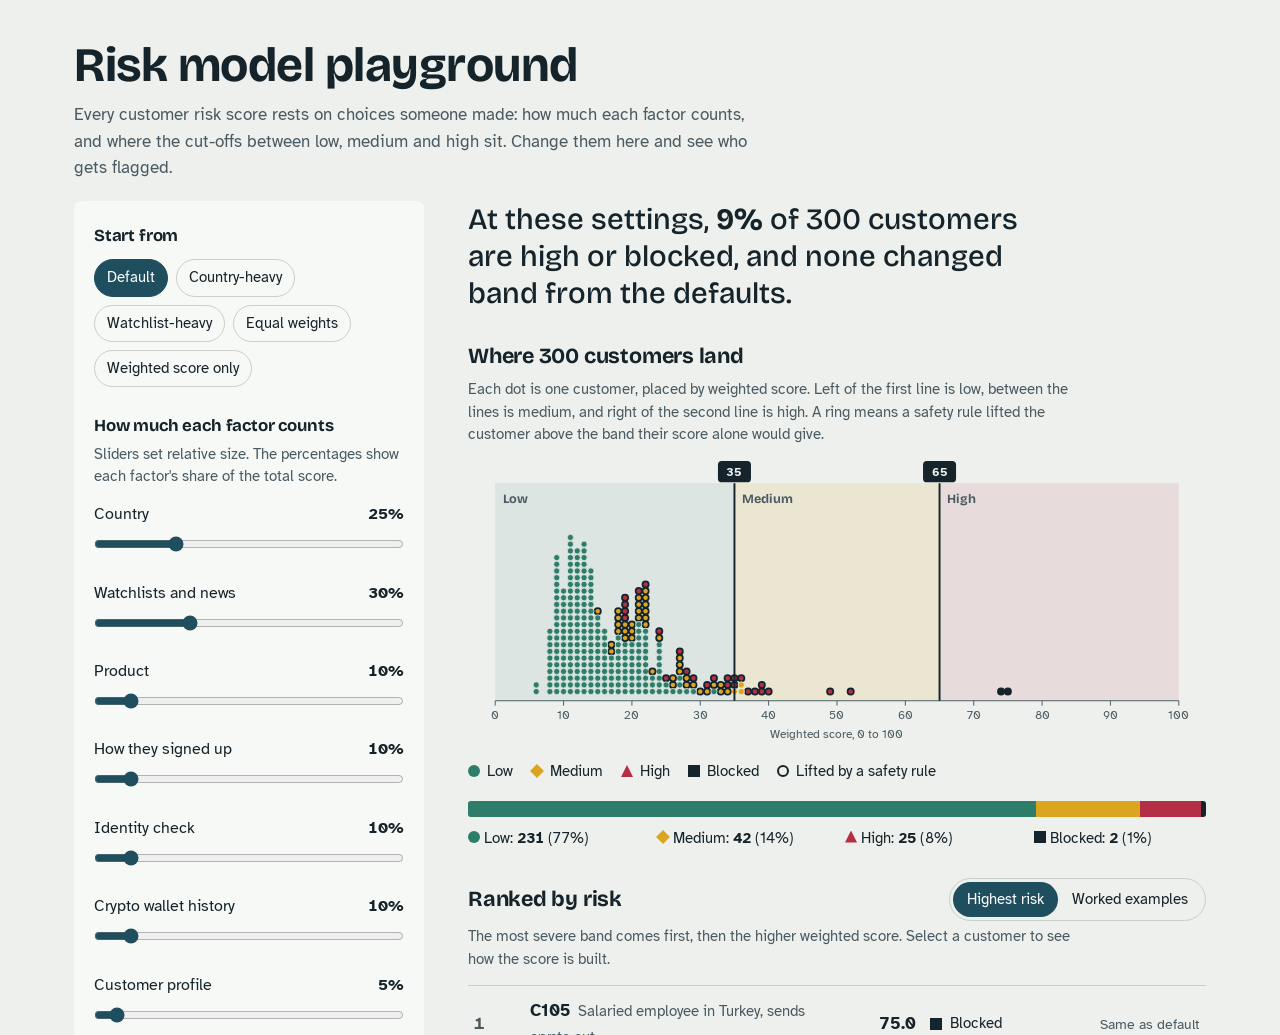
==== index.html @ a52d266b "Add risk model playground and harden the engine Interactive page that re-weights real engine output " ====
<!doctype html>
<html lang="en">
<head>
  <meta charset="utf-8">
  <meta name="viewport" content="width=device-width, initial-scale=1">
  <title>AI Portfolio</title>
  <meta http-equiv="refresh" content="0; url=risk-model-playground/">
  <link rel="canonical" href="risk-model-playground/">
</head>
<body>
  <p>Opening the <a href="risk-model-playground/">risk model playground</a>.</p>
</body>
</html>
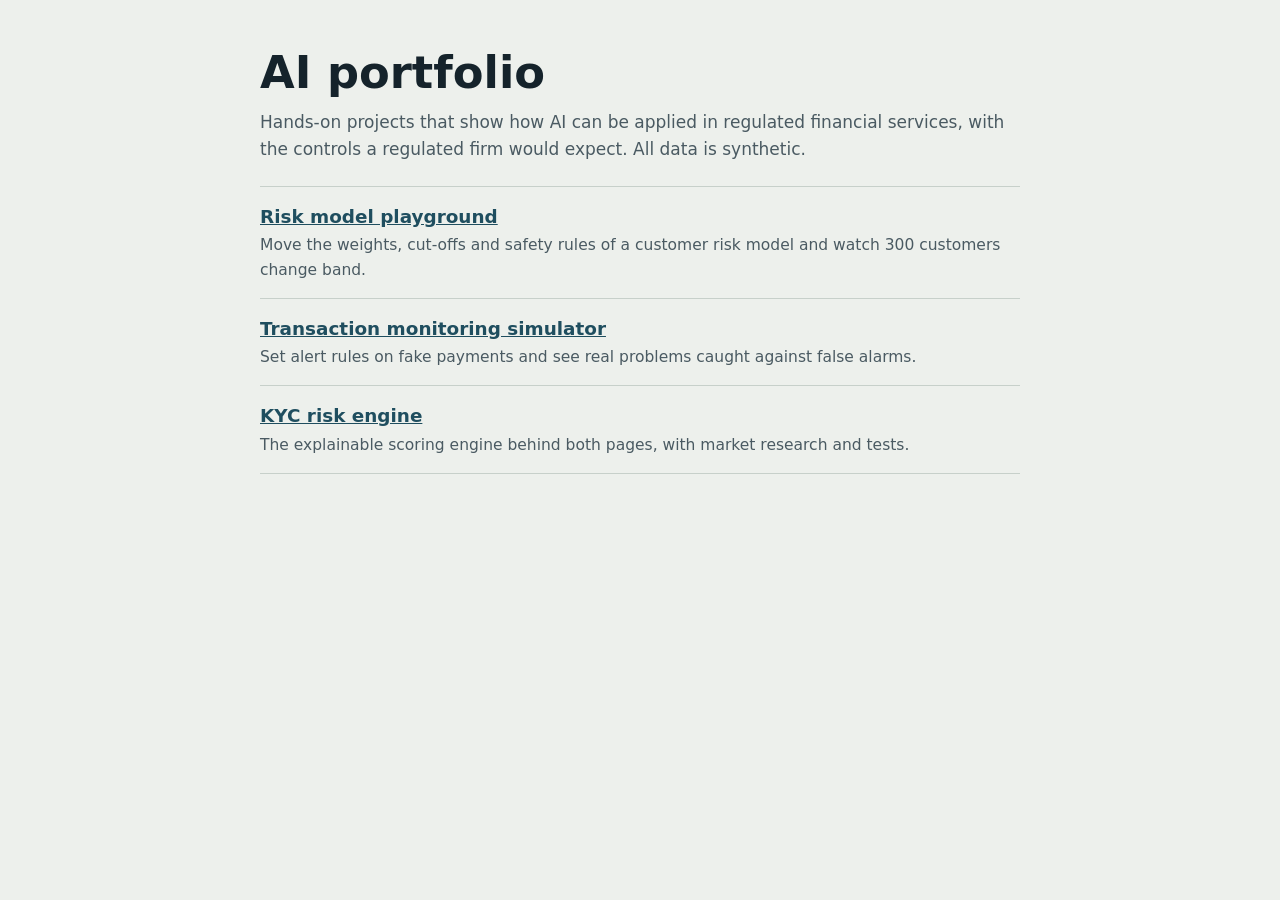
==== commit dcf15e26: "Add transaction monitoring simulator, fix invisible rule switches in the playground Co-Authored-By: " ====
--- a/index.html
+++ b/index.html
@@ -4,10 +4,31 @@
   <meta charset="utf-8">
   <meta name="viewport" content="width=device-width, initial-scale=1">
   <title>AI Portfolio</title>
-  <meta http-equiv="refresh" content="0; url=risk-model-playground/">
-  <link rel="canonical" href="risk-model-playground/">
+  <meta name="description" content="Hands-on projects that show how AI can be applied in regulated financial services.">
+  <style>
+    :root { --paper:#edf0ec; --ink:#15232b; --soft:#4a5a62; --accent:#1f4e5f; --rule:#c7d0ca; color-scheme: light dark; }
+    @media (prefers-color-scheme: dark) { :root { --paper:#0f1a20; --ink:#e6ede9; --soft:#a5b4ba; --accent:#7fc4d8; --rule:#2c3f48; } }
+    body { margin:0; background:var(--paper); color:var(--ink); font:1.0625rem/1.55 "Segoe UI", system-ui, sans-serif; }
+    main { max-width: 760px; margin: 0 auto; padding: 48px 24px 64px; }
+    h1 { font-size: clamp(2rem, 5vw, 2.8rem); line-height: 1.1; margin: 0 0 12px; }
+    p { color: var(--soft); margin: 0 0 24px; }
+    a { color: var(--accent); }
+    ul { list-style: none; padding: 0; margin: 0; }
+    li { border-top: 1px solid var(--rule); padding: 16px 0; }
+    li:last-child { border-bottom: 1px solid var(--rule); }
+    li a { font-weight: 700; font-size: 1.15rem; }
+    li span { display: block; color: var(--soft); font-size: 0.97rem; margin-top: 2px; }
+  </style>
 </head>
 <body>
-  <p>Opening the <a href="risk-model-playground/">risk model playground</a>.</p>
+  <main>
+    <h1>AI portfolio</h1>
+    <p>Hands-on projects that show how AI can be applied in regulated financial services, with the controls a regulated firm would expect. All data is synthetic.</p>
+    <ul>
+      <li><a href="risk-model-playground/">Risk model playground</a><span>Move the weights, cut-offs and safety rules of a customer risk model and watch 300 customers change band.</span></li>
+      <li><a href="transaction-monitoring-simulator/">Transaction monitoring simulator</a><span>Set alert rules on fake payments and see real problems caught against false alarms.</span></li>
+      <li><a href="kyc-risk-engine/">KYC risk engine</a><span>The explainable scoring engine behind both pages, with market research and tests.</span></li>
+    </ul>
+  </main>
 </body>
 </html>
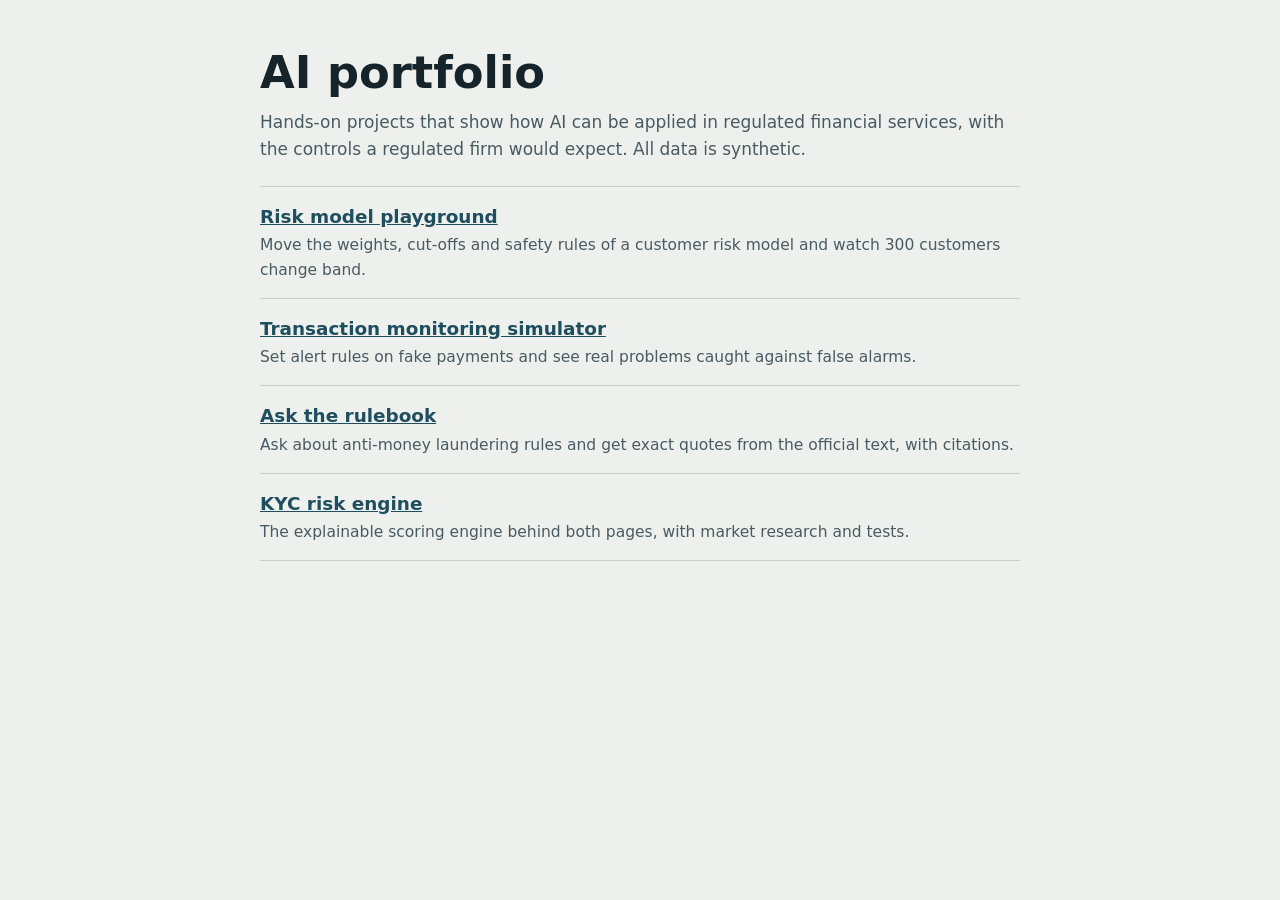
==== commit 456b08ad: "Add Ask the rulebook" ====
--- a/index.html
+++ b/index.html
@@ -27,6 +27,7 @@
     <ul>
       <li><a href="risk-model-playground/">Risk model playground</a><span>Move the weights, cut-offs and safety rules of a customer risk model and watch 300 customers change band.</span></li>
       <li><a href="transaction-monitoring-simulator/">Transaction monitoring simulator</a><span>Set alert rules on fake payments and see real problems caught against false alarms.</span></li>
+      <li><a href="ask-the-rulebook/">Ask the rulebook</a><span>Ask about anti-money laundering rules and get exact quotes from the official text, with citations.</span></li>
       <li><a href="kyc-risk-engine/">KYC risk engine</a><span>The explainable scoring engine behind both pages, with market research and tests.</span></li>
     </ul>
   </main>
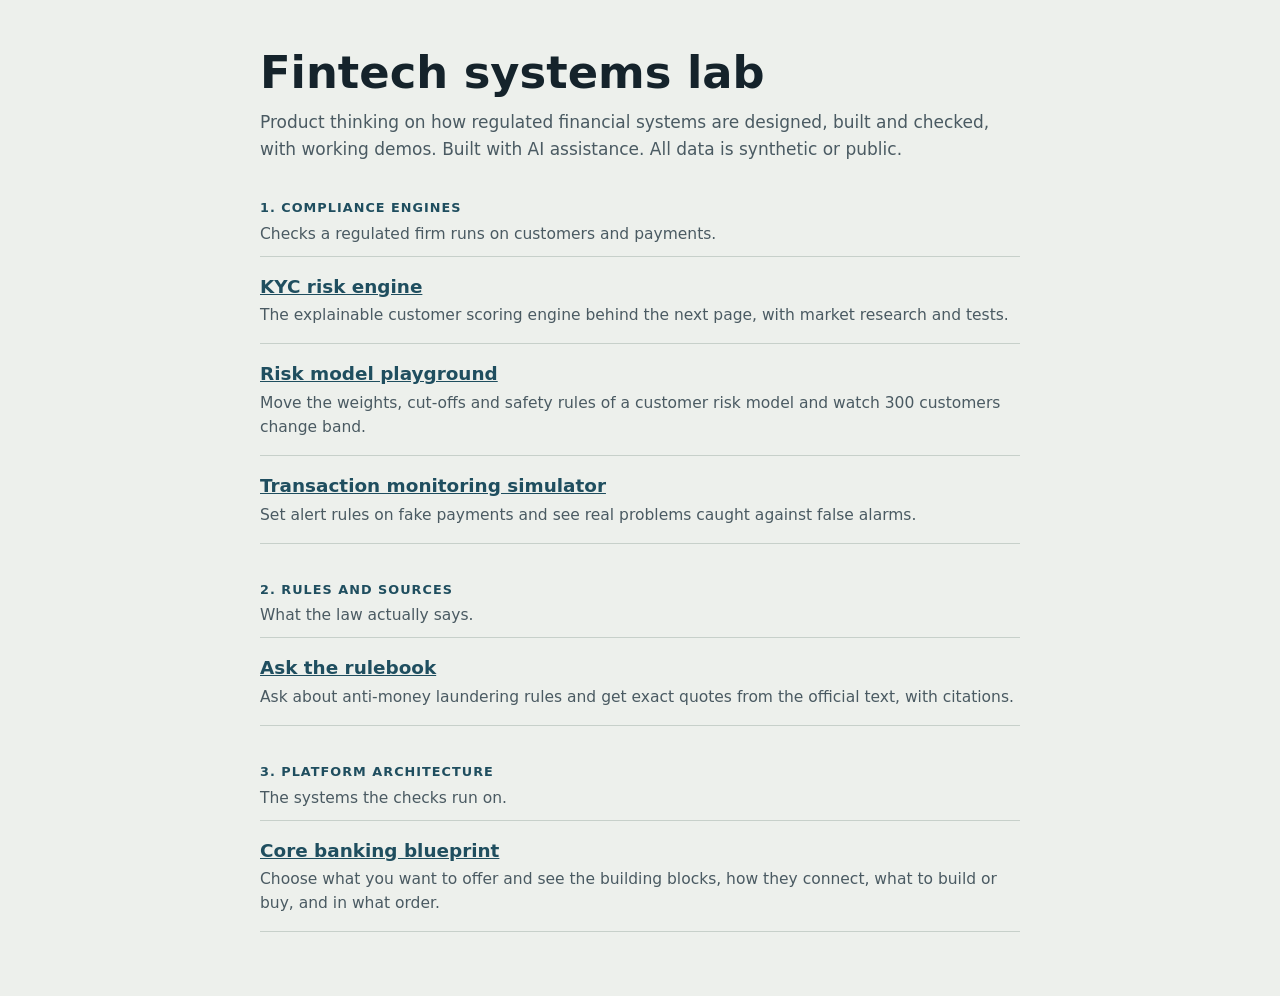
==== commit 3a766339: "Add core banking blueprint, reframe as fintech systems lab" ====
--- a/index.html
+++ b/index.html
@@ -3,8 +3,8 @@
 <head>
   <meta charset="utf-8">
   <meta name="viewport" content="width=device-width, initial-scale=1">
-  <title>AI Portfolio</title>
-  <meta name="description" content="Hands-on projects that show how AI can be applied in regulated financial services.">
+  <title>Fintech systems lab</title>
+  <meta name="description" content="Product thinking on how regulated financial systems are designed, built and checked, with working demos on synthetic data.">
   <style>
     :root { --paper:#edf0ec; --ink:#15232b; --soft:#4a5a62; --accent:#1f4e5f; --rule:#c7d0ca; color-scheme: light dark; }
     @media (prefers-color-scheme: dark) { :root { --paper:#0f1a20; --ink:#e6ede9; --soft:#a5b4ba; --accent:#7fc4d8; --rule:#2c3f48; } }
@@ -17,18 +17,34 @@
     li { border-top: 1px solid var(--rule); padding: 16px 0; }
     li:last-child { border-bottom: 1px solid var(--rule); }
     li a { font-weight: 700; font-size: 1.15rem; }
+    h2 { font-size: 0.8rem; letter-spacing: .08em; text-transform: uppercase; color: var(--accent); margin: 36px 0 4px; }
+    h2 + .sub { margin: 0 0 10px; font-size: 0.97rem; }
     li span { display: block; color: var(--soft); font-size: 0.97rem; margin-top: 2px; }
   </style>
 </head>
 <body>
   <main>
-    <h1>AI portfolio</h1>
-    <p>Hands-on projects that show how AI can be applied in regulated financial services, with the controls a regulated firm would expect. All data is synthetic.</p>
+    <h1>Fintech systems lab</h1>
+    <p>Product thinking on how regulated financial systems are designed, built and checked, with working demos. Built with AI assistance. All data is synthetic or public.</p>
+
+    <h2>1. Compliance engines</h2>
+    <p class="sub">Checks a regulated firm runs on customers and payments.</p>
     <ul>
+      <li><a href="kyc-risk-engine/">KYC risk engine</a><span>The explainable customer scoring engine behind the next page, with market research and tests.</span></li>
       <li><a href="risk-model-playground/">Risk model playground</a><span>Move the weights, cut-offs and safety rules of a customer risk model and watch 300 customers change band.</span></li>
       <li><a href="transaction-monitoring-simulator/">Transaction monitoring simulator</a><span>Set alert rules on fake payments and see real problems caught against false alarms.</span></li>
+    </ul>
+
+    <h2>2. Rules and sources</h2>
+    <p class="sub">What the law actually says.</p>
+    <ul>
       <li><a href="ask-the-rulebook/">Ask the rulebook</a><span>Ask about anti-money laundering rules and get exact quotes from the official text, with citations.</span></li>
-      <li><a href="kyc-risk-engine/">KYC risk engine</a><span>The explainable scoring engine behind both pages, with market research and tests.</span></li>
+    </ul>
+
+    <h2>3. Platform architecture</h2>
+    <p class="sub">The systems the checks run on.</p>
+    <ul>
+      <li><a href="core-banking-blueprint/">Core banking blueprint</a><span>Choose what you want to offer and see the building blocks, how they connect, what to build or buy, and in what order.</span></li>
     </ul>
   </main>
 </body>
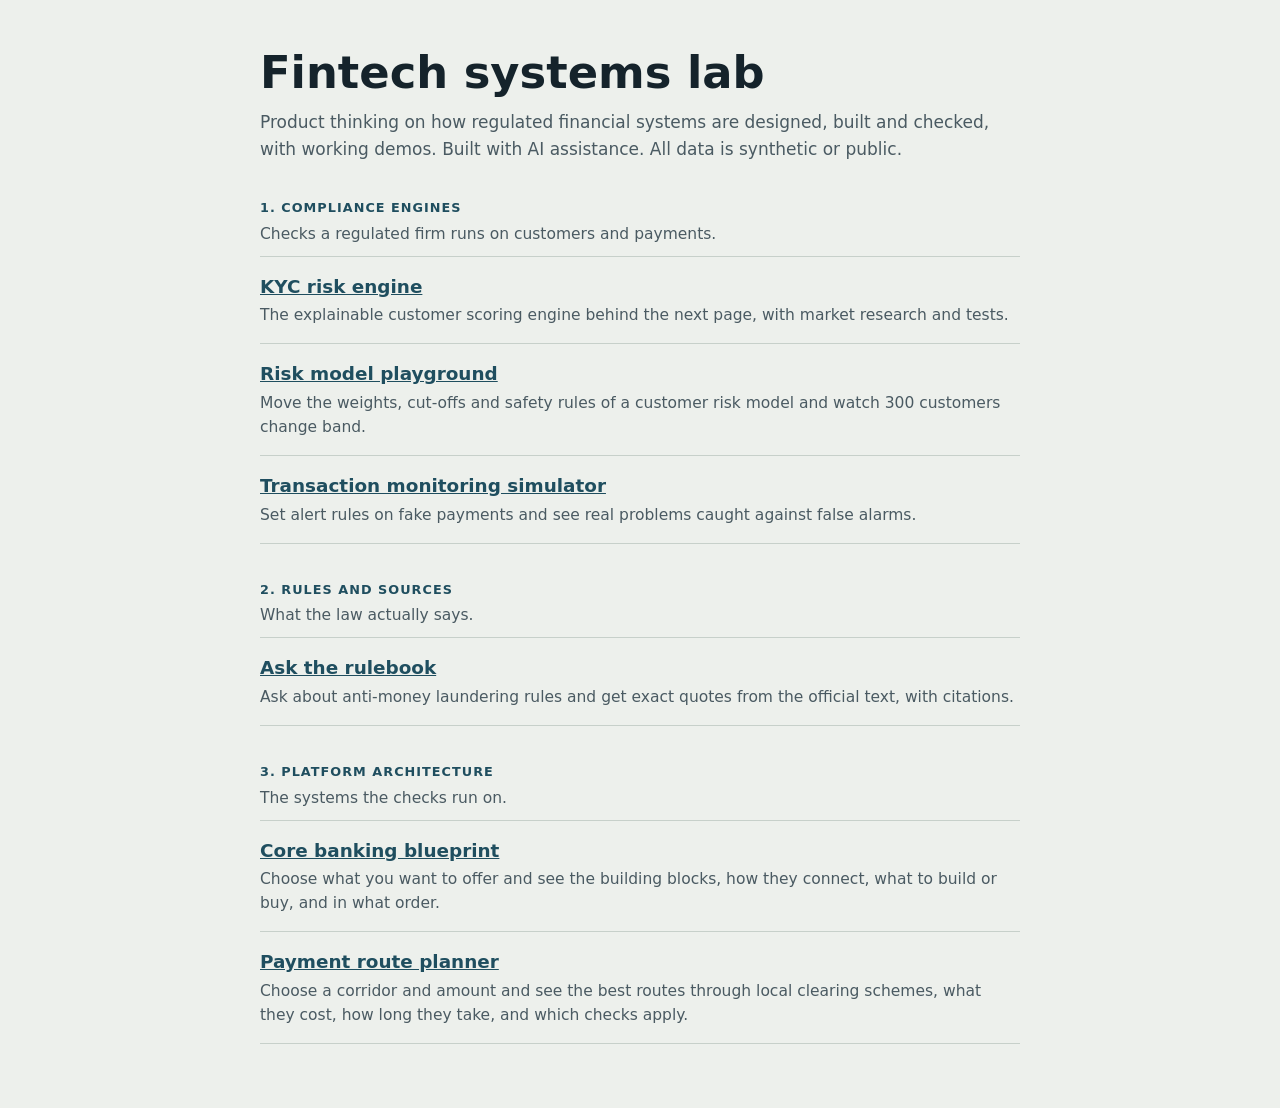
==== commit add9e985: "Add payment route planner" ====
--- a/index.html
+++ b/index.html
@@ -45,6 +45,7 @@
     <p class="sub">The systems the checks run on.</p>
     <ul>
       <li><a href="core-banking-blueprint/">Core banking blueprint</a><span>Choose what you want to offer and see the building blocks, how they connect, what to build or buy, and in what order.</span></li>
+      <li><a href="payment-route-planner/">Payment route planner</a><span>Choose a corridor and amount and see the best routes through local clearing schemes, what they cost, how long they take, and which checks apply.</span></li>
     </ul>
   </main>
 </body>
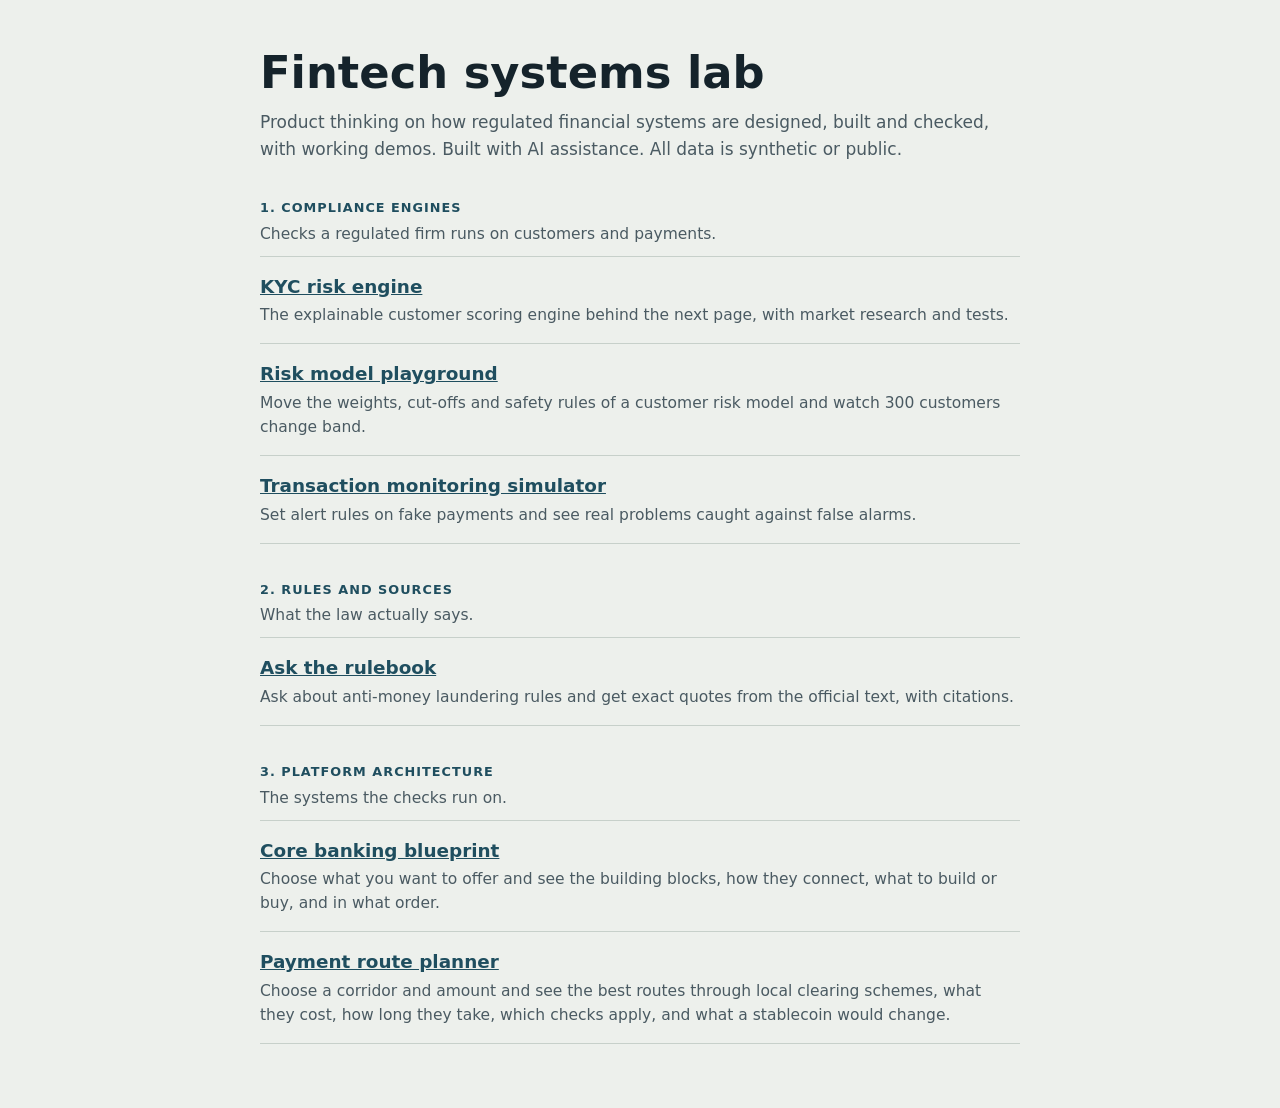
==== commit d8ccd023: "Add payment route planner with stablecoin routes" ====
--- a/index.html
+++ b/index.html
@@ -45,7 +45,7 @@
     <p class="sub">The systems the checks run on.</p>
     <ul>
       <li><a href="core-banking-blueprint/">Core banking blueprint</a><span>Choose what you want to offer and see the building blocks, how they connect, what to build or buy, and in what order.</span></li>
-      <li><a href="payment-route-planner/">Payment route planner</a><span>Choose a corridor and amount and see the best routes through local clearing schemes, what they cost, how long they take, and which checks apply.</span></li>
+      <li><a href="payment-route-planner/">Payment route planner</a><span>Choose a corridor and amount and see the best routes through local clearing schemes, what they cost, how long they take, which checks apply, and what a stablecoin would change.</span></li>
     </ul>
   </main>
 </body>
